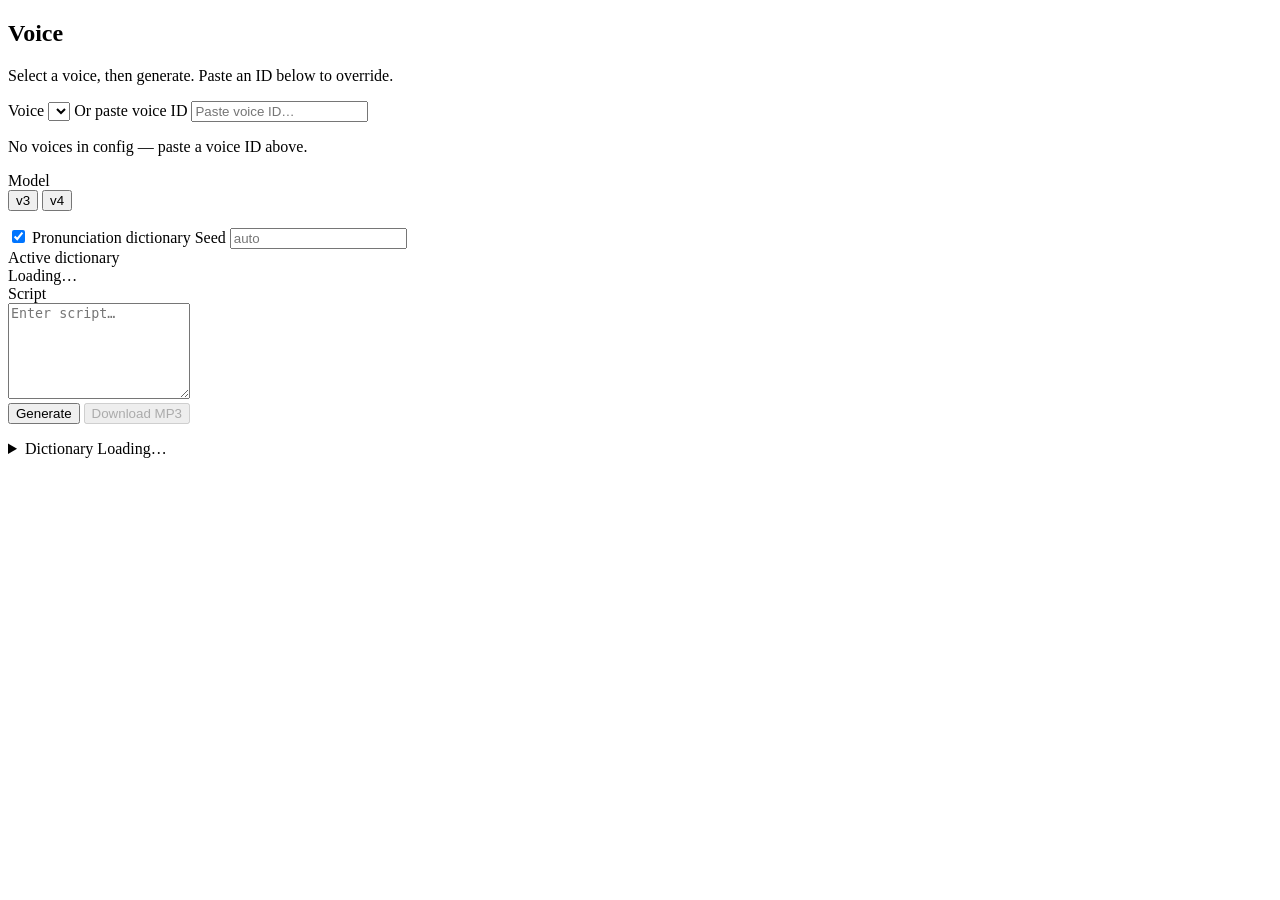
==== docs/index.html @ 90bd8d78 "Enhance PLS support and update voice configurations - Added support for PLS (Pronunciation Lexicon S" ====
<!DOCTYPE html>
<html lang="en">
<head>
  <meta charset="UTF-8" />
  <meta name="viewport" content="width=device-width, initial-scale=1" />
  <meta name="theme-color" content="#f4f4f5" />
  <title>TAIL — Voice Lab</title>
  <link rel="stylesheet" href="__BASE__/styles.css" />
</head>
<body>
  <div class="app">
    <div class="grid">
      <aside class="card rail-card" aria-label="Voice controls">
        <div class="card-column-body">
          <section class="voice-block">
            <h2>Voice</h2>
            <p class="field-hint">Select a voice, then generate. Paste an ID below to override.</p>
            <label class="select-wrap" for="voice">
              <span class="visually-hidden">Voice</span>
              <select id="voice" class="select"></select>
            </label>
            <label for="voice-manual" class="visually-hidden">Or paste voice ID</label>
            <input type="text" id="voice-manual" class="manual-id" placeholder="Paste voice ID…" autocomplete="off" spellcheck="false" />
            <p class="hint muted" id="voice-hint">No voices in config — paste a voice ID above.</p>
          </section>

          <section class="controls-block">
            <div class="field">
              <span class="label">Model</span>
              <div class="segment" role="group" aria-label="Model">
                <button type="button" class="seg active" data-model="eleven_v3" id="model-v3">v3</button>
                <button type="button" class="seg" data-model="eleven_v4" id="model-v4">v4</button>
              </div>
              <p class="hint" id="model-note"></p>
            </div>

            <div class="field row">
              <label class="check" id="use-dict-wrap">
                <input type="checkbox" id="use-dict" checked />
                <span id="use-dict-label">Pronunciation dictionary</span>
              </label>
              <label class="inline">
                Seed
                <input type="number" id="seed" min="0" step="1" placeholder="auto" />
              </label>
            </div>

            <div class="dict-summary" id="dict-card">
              <div class="dict-title" id="dict-title">Active dictionary</div>
              <div class="dict-body" id="dict-body">Loading…</div>
            </div>
          </section>
        </div>
      </aside>

      <main class="card editor-card" aria-label="Script and generate">
        <div class="card-column-body">
          <div class="field grow">
            <div class="label-row">
              <label for="script">Script</label>
              <div class="chips" id="script-chips"></div>
            </div>
            <textarea id="script" rows="6" spellcheck="false" placeholder="Enter script…"></textarea>
          </div>

          <div class="actions">
            <button type="button" class="btn btn-primary" id="generate">
              <span class="cta-label">Generate</span>
            </button>
            <button type="button" class="btn btn-ghost" id="download" disabled>Download MP3</button>
            <p class="status" id="status" role="status"></p>
          </div>

          <div class="player" id="player-wrap" hidden>
            <div class="wave" id="wave" aria-hidden="true">
              <span></span><span></span><span></span><span></span><span></span>
              <span></span><span></span><span></span><span></span><span></span>
            </div>
            <audio id="player" controls></audio>
          </div>
        </div>
      </main>
    </div>

    <details class="lexicon-panel" id="lexicon">
      <summary class="lexicon-summary">
        <span class="lexicon-title">Dictionary</span>
        <span class="lexicon-meta" id="lexicon-meta">Loading…</span>
      </summary>
      <div class="lexicon-body">
        <div class="ortho-block">
          <span class="label">Orthography</span>
          <ul class="ortho-list" id="ortho-list"></ul>
        </div>

        <div class="rules-toolbar">
          <p class="rules-count" id="rules-count">Entries</p>
          <label class="visually-hidden" for="dict-filter">Filter dictionary entries</label>
          <input type="search" id="dict-filter" class="rules-filter" placeholder="Filter…" autocomplete="off" />
        </div>

        <div class="rules-scroll">
          <table class="rules-table">
            <thead>
              <tr>
                <th scope="col">Grapheme</th>
                <th scope="col" class="arrow" aria-hidden="true"></th>
                <th scope="col" id="rules-value-head">Phoneme</th>
              </tr>
            </thead>
            <tbody id="rules-body">
              <tr><td colspan="3" class="rules-empty">Loading…</td></tr>
            </tbody>
          </table>
        </div>
      </div>
    </details>
  </div>

  <script src="__BASE__/app.js" type="module"></script>
</body>
</html>
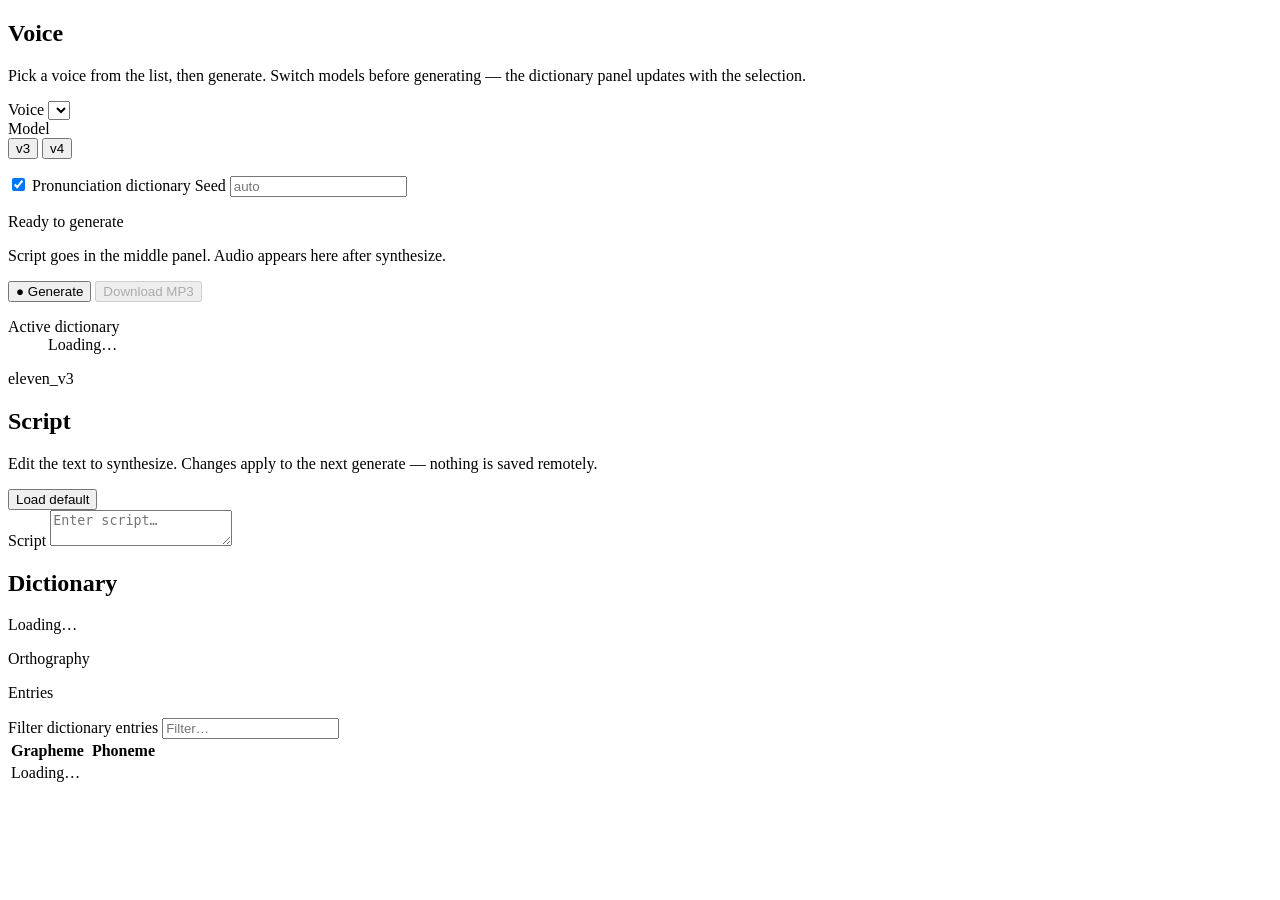
==== commit 57563829: "Refactor voice selection and enhance UI components - Removed manual voice ID input and associated hi" ====
--- a/docs/index.html
+++ b/docs/index.html
@@ -10,21 +10,21 @@
 <body>
   <div class="app">
     <div class="grid">
-      <aside class="card rail-card" aria-label="Voice controls">
+      <aside class="card control-card" aria-label="Voice controls">
         <div class="card-column-body">
-          <section class="voice-block">
-            <h2>Voice</h2>
-            <p class="field-hint">Select a voice, then generate. Paste an ID below to override.</p>
+          <section class="voice-block" aria-labelledby="voice-heading">
+            <h2 id="voice-heading">Voice</h2>
+            <p class="field-hint">
+              Pick a voice from the list, then generate. Switch models before generating —
+              the dictionary panel updates with the selection.
+            </p>
             <label class="select-wrap" for="voice">
               <span class="visually-hidden">Voice</span>
               <select id="voice" class="select"></select>
             </label>
-            <label for="voice-manual" class="visually-hidden">Or paste voice ID</label>
-            <input type="text" id="voice-manual" class="manual-id" placeholder="Paste voice ID…" autocomplete="off" spellcheck="false" />
-            <p class="hint muted" id="voice-hint">No voices in config — paste a voice ID above.</p>
           </section>
 
-          <section class="controls-block">
+          <section class="call-block" aria-label="Generate">
             <div class="field">
               <span class="label">Model</span>
               <div class="segment" role="group" aria-label="Model">
@@ -45,76 +45,90 @@
               </label>
             </div>
 
-            <div class="dict-summary" id="dict-card">
-              <div class="dict-title" id="dict-title">Active dictionary</div>
-              <div class="dict-body" id="dict-body">Loading…</div>
+            <div class="generate-surface" id="generate-surface">
+              <p class="call-label">Ready to generate</p>
+              <p class="call-sub">Script goes in the middle panel. Audio appears here after synthesize.</p>
+              <div class="call-actions">
+                <button type="button" class="btn btn-primary" id="generate">
+                  <span class="btn-icon" aria-hidden="true">●</span>
+                  <span class="cta-label">Generate</span>
+                </button>
+                <button type="button" class="btn btn-ghost" id="download" disabled>Download MP3</button>
+              </div>
+              <p class="status" id="status" role="status"></p>
+              <div class="player" id="player-wrap" hidden>
+                <div class="wave" id="wave" aria-hidden="true">
+                  <span></span><span></span><span></span><span></span><span></span>
+                  <span></span><span></span><span></span><span></span><span></span>
+                </div>
+                <audio id="player" controls></audio>
+              </div>
             </div>
+
+            <dl class="metrics" id="dict-card">
+              <div>
+                <dt id="dict-title">Active dictionary</dt>
+                <dd id="dict-body">Loading…</dd>
+              </div>
+            </dl>
           </section>
         </div>
+        <p class="card-model-foot" id="model-foot" aria-label="Active model">eleven_v3</p>
       </aside>
 
-      <main class="card editor-card" aria-label="Script and generate">
+      <main class="card prompt-card" aria-labelledby="script-heading">
         <div class="card-column-body">
-          <div class="field grow">
-            <div class="label-row">
-              <label for="script">Script</label>
-              <div class="chips" id="script-chips"></div>
-            </div>
-            <textarea id="script" rows="6" spellcheck="false" placeholder="Enter script…"></textarea>
+          <div class="card-head">
+            <h2 id="script-heading">Script</h2>
+            <p class="card-lead">
+              Edit the text to synthesize. Changes apply to the next generate —
+              nothing is saved remotely.
+            </p>
+            <button type="button" id="load-default" class="btn-link">Load default</button>
           </div>
-
-          <div class="actions">
-            <button type="button" class="btn btn-primary" id="generate">
-              <span class="cta-label">Generate</span>
-            </button>
-            <button type="button" class="btn btn-ghost" id="download" disabled>Download MP3</button>
-            <p class="status" id="status" role="status"></p>
-          </div>
-
-          <div class="player" id="player-wrap" hidden>
-            <div class="wave" id="wave" aria-hidden="true">
-              <span></span><span></span><span></span><span></span><span></span>
-              <span></span><span></span><span></span><span></span><span></span>
-            </div>
-            <audio id="player" controls></audio>
+          <div class="prompt-scroll">
+            <label class="visually-hidden" for="script">Script</label>
+            <textarea id="script" class="prompt-body" spellcheck="false" placeholder="Enter script…"></textarea>
           </div>
         </div>
       </main>
+
+      <aside class="card lexicon-card" aria-labelledby="lexicon-heading">
+        <div class="card-column-body">
+          <div class="card-head">
+            <h2 id="lexicon-heading">Dictionary</h2>
+            <p class="card-lead" id="lexicon-meta">Loading…</p>
+          </div>
+          <div class="lexicon-scroll">
+            <div class="ortho-block">
+              <span class="label">Orthography</span>
+              <ul class="ortho-list" id="ortho-list"></ul>
+            </div>
+
+            <div class="rules-toolbar">
+              <p class="rules-count" id="rules-count">Entries</p>
+              <label class="visually-hidden" for="dict-filter">Filter dictionary entries</label>
+              <input type="search" id="dict-filter" class="rules-filter" placeholder="Filter…" autocomplete="off" />
+            </div>
+
+            <div class="rules-scroll">
+              <table class="rules-table">
+                <thead>
+                  <tr>
+                    <th scope="col">Grapheme</th>
+                    <th scope="col" class="arrow" aria-hidden="true"></th>
+                    <th scope="col" id="rules-value-head">Phoneme</th>
+                  </tr>
+                </thead>
+                <tbody id="rules-body">
+                  <tr><td colspan="3" class="rules-empty">Loading…</td></tr>
+                </tbody>
+              </table>
+            </div>
+          </div>
+        </div>
+      </aside>
     </div>
-
-    <details class="lexicon-panel" id="lexicon">
-      <summary class="lexicon-summary">
-        <span class="lexicon-title">Dictionary</span>
-        <span class="lexicon-meta" id="lexicon-meta">Loading…</span>
-      </summary>
-      <div class="lexicon-body">
-        <div class="ortho-block">
-          <span class="label">Orthography</span>
-          <ul class="ortho-list" id="ortho-list"></ul>
-        </div>
-
-        <div class="rules-toolbar">
-          <p class="rules-count" id="rules-count">Entries</p>
-          <label class="visually-hidden" for="dict-filter">Filter dictionary entries</label>
-          <input type="search" id="dict-filter" class="rules-filter" placeholder="Filter…" autocomplete="off" />
-        </div>
-
-        <div class="rules-scroll">
-          <table class="rules-table">
-            <thead>
-              <tr>
-                <th scope="col">Grapheme</th>
-                <th scope="col" class="arrow" aria-hidden="true"></th>
-                <th scope="col" id="rules-value-head">Phoneme</th>
-              </tr>
-            </thead>
-            <tbody id="rules-body">
-              <tr><td colspan="3" class="rules-empty">Loading…</td></tr>
-            </tbody>
-          </table>
-        </div>
-      </div>
-    </details>
   </div>
 
   <script src="__BASE__/app.js" type="module"></script>
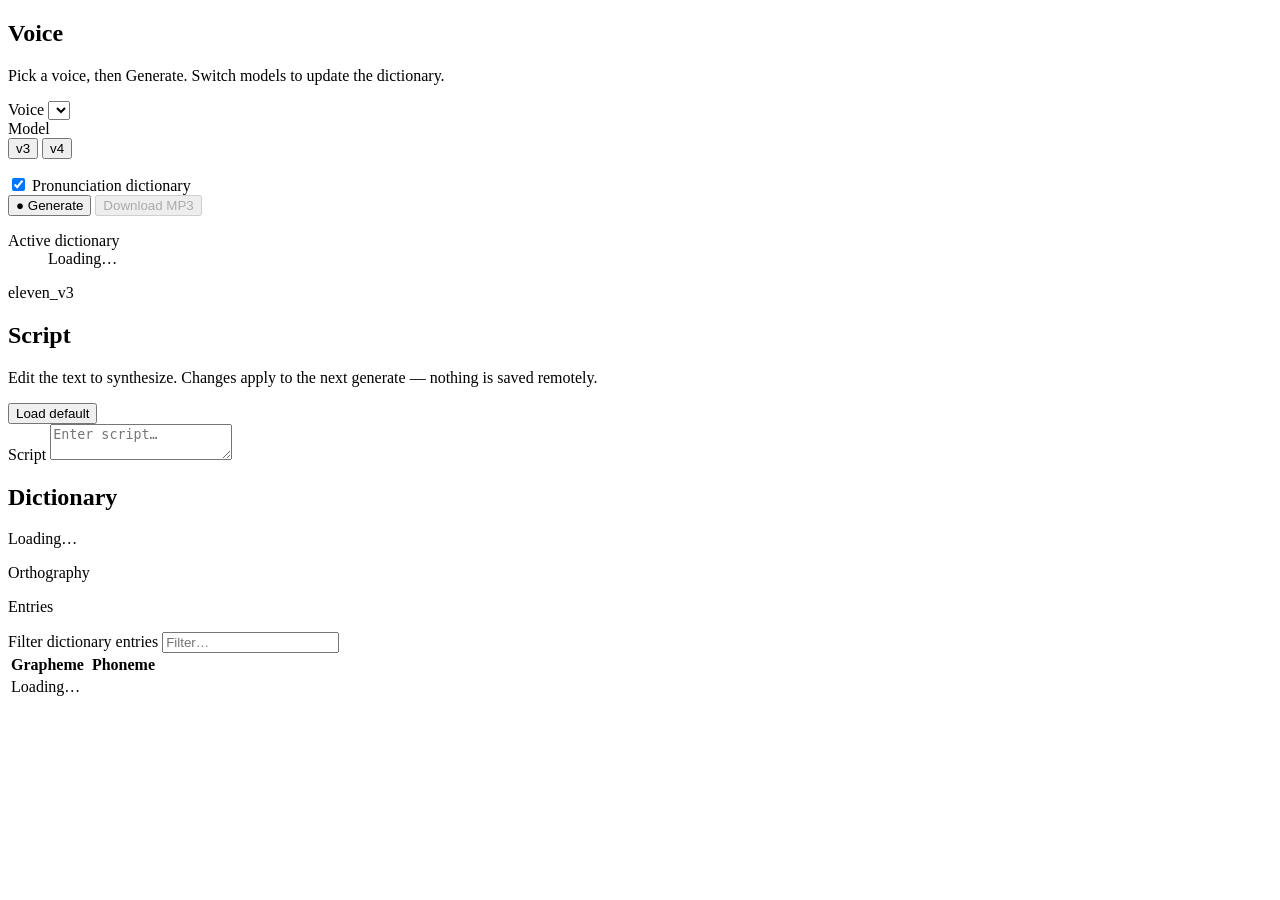
==== commit 5b5704b4: "Implement inline IPA support and enhance dictionary functionality - Added functions for loading and " ====
--- a/docs/index.html
+++ b/docs/index.html
@@ -14,10 +14,7 @@
         <div class="card-column-body">
           <section class="voice-block" aria-labelledby="voice-heading">
             <h2 id="voice-heading">Voice</h2>
-            <p class="field-hint">
-              Pick a voice from the list, then generate. Switch models before generating —
-              the dictionary panel updates with the selection.
-            </p>
+            <p class="field-hint">Pick a voice, then Generate. Switch models to update the dictionary.</p>
             <label class="select-wrap" for="voice">
               <span class="visually-hidden">Voice</span>
               <select id="voice" class="select"></select>
@@ -39,15 +36,9 @@
                 <input type="checkbox" id="use-dict" checked />
                 <span id="use-dict-label">Pronunciation dictionary</span>
               </label>
-              <label class="inline">
-                Seed
-                <input type="number" id="seed" min="0" step="1" placeholder="auto" />
-              </label>
             </div>
 
             <div class="generate-surface" id="generate-surface">
-              <p class="call-label">Ready to generate</p>
-              <p class="call-sub">Script goes in the middle panel. Audio appears here after synthesize.</p>
               <div class="call-actions">
                 <button type="button" class="btn btn-primary" id="generate">
                   <span class="btn-icon" aria-hidden="true">●</span>
@@ -56,13 +47,6 @@
                 <button type="button" class="btn btn-ghost" id="download" disabled>Download MP3</button>
               </div>
               <p class="status" id="status" role="status"></p>
-              <div class="player" id="player-wrap" hidden>
-                <div class="wave" id="wave" aria-hidden="true">
-                  <span></span><span></span><span></span><span></span><span></span>
-                  <span></span><span></span><span></span><span></span><span></span>
-                </div>
-                <audio id="player" controls></audio>
-              </div>
             </div>
 
             <dl class="metrics" id="dict-card">
@@ -89,6 +73,13 @@
           <div class="prompt-scroll">
             <label class="visually-hidden" for="script">Script</label>
             <textarea id="script" class="prompt-body" spellcheck="false" placeholder="Enter script…"></textarea>
+          </div>
+          <div class="player script-player" id="player-wrap" hidden>
+            <div class="wave" id="wave" aria-hidden="true">
+              <span></span><span></span><span></span><span></span><span></span>
+              <span></span><span></span><span></span><span></span><span></span>
+            </div>
+            <audio id="player" controls></audio>
           </div>
         </div>
       </main>
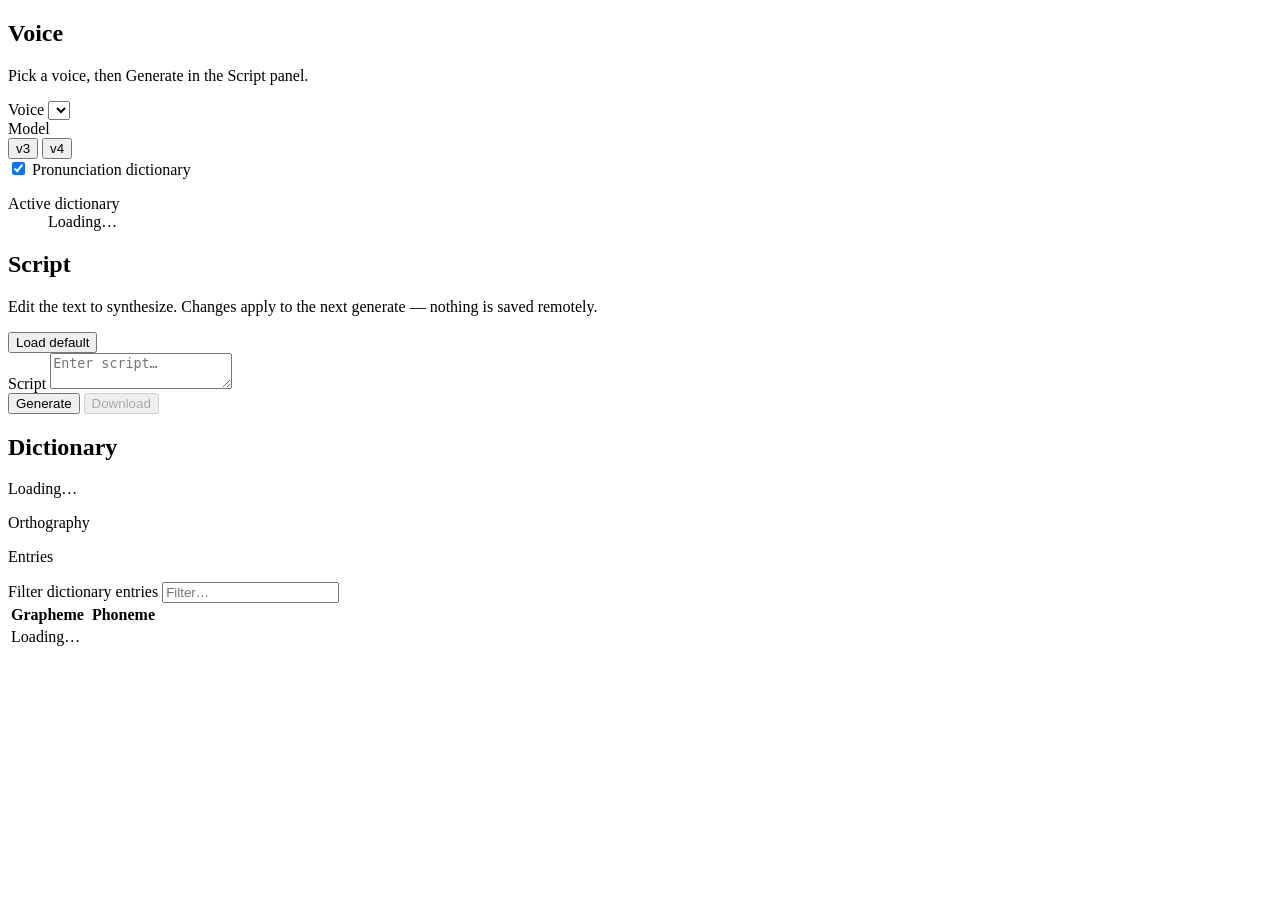
==== commit 12fbe196: "Enhance pronunciation dictionary handling and UI improvements - Updated app.py to ignore broken HTTP" ====
--- a/docs/index.html
+++ b/docs/index.html
@@ -14,39 +14,27 @@
         <div class="card-column-body">
           <section class="voice-block" aria-labelledby="voice-heading">
             <h2 id="voice-heading">Voice</h2>
-            <p class="field-hint">Pick a voice, then Generate. Switch models to update the dictionary.</p>
+            <p class="field-hint">Pick a voice, then Generate in the Script panel.</p>
             <label class="select-wrap" for="voice">
               <span class="visually-hidden">Voice</span>
               <select id="voice" class="select"></select>
             </label>
           </section>
 
-          <section class="call-block" aria-label="Generate">
+          <section class="call-block" aria-label="Model and dictionary">
             <div class="field">
               <span class="label">Model</span>
               <div class="segment" role="group" aria-label="Model">
                 <button type="button" class="seg active" data-model="eleven_v3" id="model-v3">v3</button>
                 <button type="button" class="seg" data-model="eleven_v4" id="model-v4">v4</button>
               </div>
-              <p class="hint" id="model-note"></p>
             </div>
 
-            <div class="field row">
+            <div class="field row" id="use-dict-row">
               <label class="check" id="use-dict-wrap">
                 <input type="checkbox" id="use-dict" checked />
                 <span id="use-dict-label">Pronunciation dictionary</span>
               </label>
-            </div>
-
-            <div class="generate-surface" id="generate-surface">
-              <div class="call-actions">
-                <button type="button" class="btn btn-primary" id="generate">
-                  <span class="btn-icon" aria-hidden="true">●</span>
-                  <span class="cta-label">Generate</span>
-                </button>
-                <button type="button" class="btn btn-ghost" id="download" disabled>Download MP3</button>
-              </div>
-              <p class="status" id="status" role="status"></p>
             </div>
 
             <dl class="metrics" id="dict-card">
@@ -57,7 +45,6 @@
             </dl>
           </section>
         </div>
-        <p class="card-model-foot" id="model-foot" aria-label="Active model">eleven_v3</p>
       </aside>
 
       <main class="card prompt-card" aria-labelledby="script-heading">
@@ -74,12 +61,38 @@
             <label class="visually-hidden" for="script">Script</label>
             <textarea id="script" class="prompt-body" spellcheck="false" placeholder="Enter script…"></textarea>
           </div>
+
+          <div class="script-actions" id="script-actions">
+            <div class="script-action-row">
+              <button type="button" class="btn btn-compact btn-primary" id="generate">Generate</button>
+              <button type="button" class="btn btn-compact btn-ghost" id="download" disabled>Download</button>
+            </div>
+            <p class="status" id="status" role="status"></p>
+          </div>
+
           <div class="player script-player" id="player-wrap" hidden>
-            <div class="wave" id="wave" aria-hidden="true">
-              <span></span><span></span><span></span><span></span><span></span>
-              <span></span><span></span><span></span><span></span><span></span>
+            <div class="audio-bar">
+              <button type="button" class="audio-toggle" id="audio-toggle" aria-label="Play">
+                <span class="audio-toggle-icon" aria-hidden="true">▶</span>
+              </button>
+              <div class="audio-main">
+                <input
+                  type="range"
+                  class="audio-seek"
+                  id="audio-seek"
+                  min="0"
+                  max="1000"
+                  value="0"
+                  step="1"
+                  aria-label="Seek"
+                />
+                <div class="audio-times">
+                  <span id="audio-current">0:00</span>
+                  <span id="audio-duration">0:00</span>
+                </div>
+              </div>
             </div>
-            <audio id="player" controls></audio>
+            <audio id="player" preload="metadata"></audio>
           </div>
         </div>
       </main>
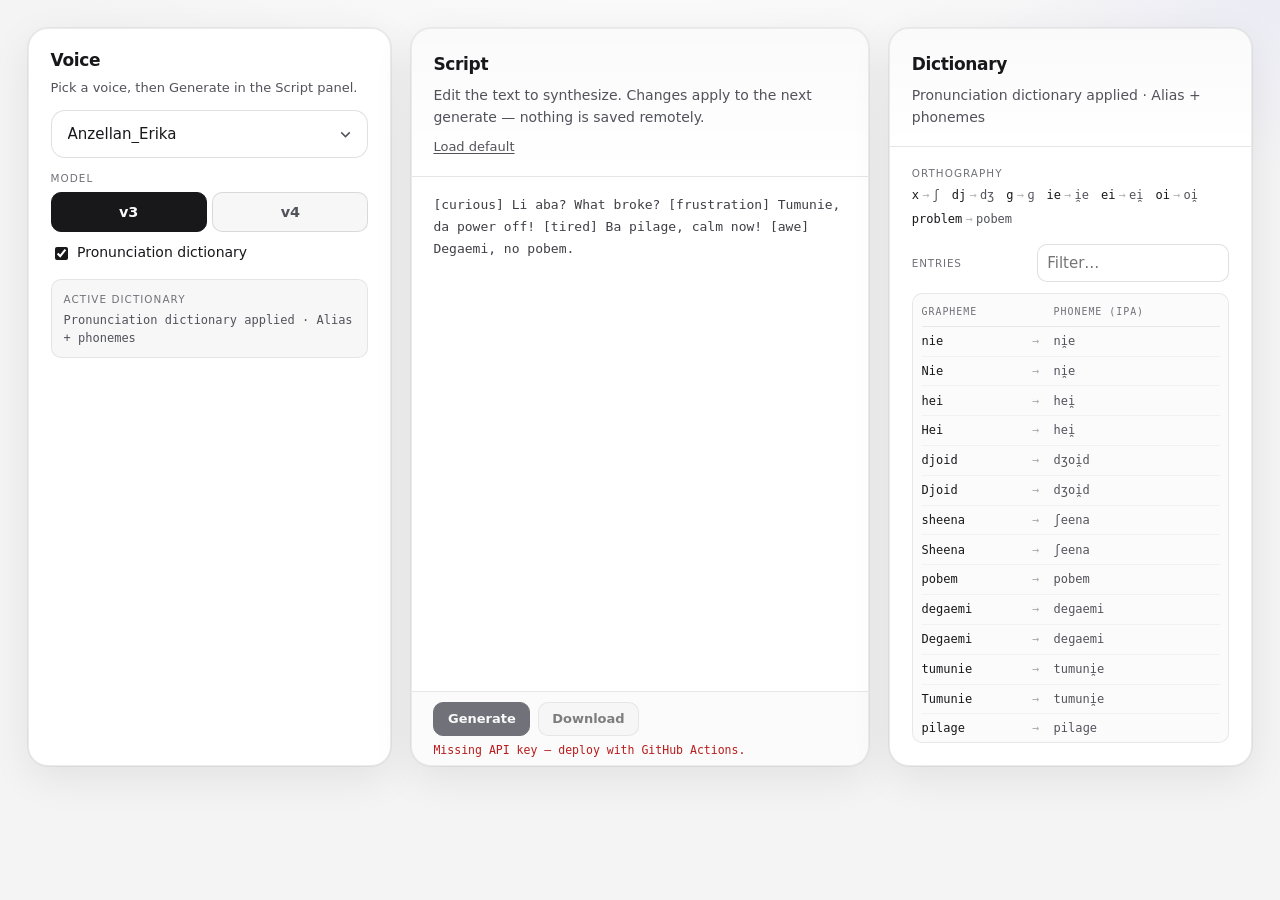
==== commit efc3b7b0: "Update deployment workflow and enhance asset path handling - Modified GitHub Actions workflow to set" ====
--- a/docs/index.html
+++ b/docs/index.html
@@ -5,7 +5,7 @@
   <meta name="viewport" content="width=device-width, initial-scale=1" />
   <meta name="theme-color" content="#f4f4f5" />
   <title>TAIL — Voice Lab</title>
-  <link rel="stylesheet" href="__BASE__/styles.css" />
+  <link rel="stylesheet" href="./styles.css" />
 </head>
 <body>
   <div class="app">
@@ -135,6 +135,6 @@
     </div>
   </div>
 
-  <script src="__BASE__/app.js" type="module"></script>
+  <script src="./app.js" type="module"></script>
 </body>
 </html>
--- a/docs/styles.css
+++ b/docs/styles.css
@@ -0,0 +1,786 @@
+:root {
+  color-scheme: light;
+  --card-pad-x: 1.35rem;
+  --bg: #f4f4f5;
+  --bg-elevated: #ffffff;
+  --surface: #ffffff;
+  --surface-hover: #fafafa;
+  --stroke: rgba(0, 0, 0, 0.08);
+  --stroke-strong: rgba(0, 0, 0, 0.12);
+  --text: #18181b;
+  --muted: #52525b;
+  --faint: #71717a;
+  --accent: #27272a;
+  --danger: #b91c1c;
+  --radius-xl: 20px;
+  --radius-lg: 14px;
+  --radius-md: 10px;
+  --shadow: 0 0 0 1px rgba(0, 0, 0, 0.05), 0 12px 40px rgba(0, 0, 0, 0.08);
+  --font: system-ui, -apple-system, "Segoe UI", Roboto, sans-serif;
+  --mono: ui-monospace, "SF Mono", Menlo, Consolas, monospace;
+}
+
+*,
+*::before,
+*::after {
+  box-sizing: border-box;
+}
+
+/* Author display rules (e.g. .field { display: flex }) override the UA [hidden]
+   stylesheet; keep hidden elements out of layout. */
+[hidden] {
+  display: none !important;
+}
+
+html {
+  -webkit-text-size-adjust: 100%;
+}
+
+body {
+  margin: 0;
+  min-height: 100vh;
+  font-family: var(--font);
+  font-size: 15px;
+  line-height: 1.55;
+  color: var(--text);
+  background-color: var(--bg);
+  background-image:
+    radial-gradient(ellipse 100% 70% at 50% -15%, rgba(255, 255, 255, 0.9), transparent 50%),
+    radial-gradient(ellipse 55% 45% at 100% 0%, rgba(99, 102, 241, 0.06), transparent 42%);
+}
+
+.app {
+  max-width: 1280px;
+  margin: 0 auto;
+  padding: clamp(1rem, 3vw, 1.75rem) clamp(1rem, 3vw, 1.75rem) 2rem;
+}
+
+.grid {
+  display: grid;
+  grid-template-columns: minmax(250px, 0.95fr) minmax(0, 1.2fr) minmax(250px, 0.95fr);
+  gap: clamp(0.85rem, 2vw, 1.25rem);
+  align-items: stretch;
+}
+
+@media (min-width: 981px) {
+  .control-card,
+  .prompt-card,
+  .lexicon-card {
+    height: min(82vh, 740px);
+    min-height: 0;
+  }
+}
+
+@media (max-width: 980px) {
+  .grid {
+    grid-template-columns: 1fr;
+  }
+}
+
+.card {
+  background: var(--surface);
+  border: 1px solid var(--stroke);
+  border-radius: var(--radius-xl);
+  box-shadow: var(--shadow);
+}
+
+.control-card,
+.prompt-card,
+.lexicon-card {
+  display: flex;
+  flex-direction: column;
+  gap: 0;
+  min-height: 0;
+  padding: 0;
+  overflow: hidden;
+}
+
+.card-column-body {
+  flex: 1 1 auto;
+  min-height: 0;
+  display: flex;
+  flex-direction: column;
+  overflow: hidden;
+}
+
+.card-head {
+  padding: 1.35rem var(--card-pad-x) 1.1rem;
+  border-bottom: 1px solid var(--stroke);
+  background: linear-gradient(180deg, rgba(0, 0, 0, 0.02), transparent);
+  flex-shrink: 0;
+}
+
+.card-head h2 {
+  margin: 0 0 0.5rem;
+  font-size: 1.0625rem;
+  font-weight: 600;
+  letter-spacing: -0.02em;
+  color: var(--text);
+}
+
+.card-lead {
+  margin: 0;
+  font-size: 0.875rem;
+  color: var(--muted);
+  line-height: 1.55;
+}
+
+.btn-link {
+  margin-top: 0.65rem;
+  padding: 0;
+  border: 0;
+  background: none;
+  font-family: var(--font);
+  font-size: 0.8125rem;
+  font-weight: 500;
+  color: var(--muted);
+  text-decoration: underline;
+  text-underline-offset: 2px;
+  cursor: pointer;
+}
+
+.btn-link:hover:not(:disabled) {
+  color: var(--text);
+}
+
+.btn-link:disabled {
+  opacity: 0.45;
+  cursor: not-allowed;
+}
+
+.lexicon-scroll {
+  flex: 1;
+  min-height: 0;
+  overflow: hidden;
+  padding: 1.1rem var(--card-pad-x) 1.35rem;
+  display: flex;
+  flex-direction: column;
+  -webkit-overflow-scrolling: touch;
+  scrollbar-color: var(--stroke-strong) transparent;
+}
+
+.prompt-scroll {
+  flex: 1;
+  min-height: 0;
+  overflow: auto;
+  padding: 1.1rem var(--card-pad-x) 1.35rem;
+  -webkit-overflow-scrolling: touch;
+  scrollbar-color: var(--stroke-strong) transparent;
+}
+
+.prompt-body {
+  display: block;
+  box-sizing: border-box;
+  width: 100%;
+  min-height: 100%;
+  margin: 0;
+  padding: 0;
+  border: none;
+  resize: none;
+  font-family: var(--mono);
+  font-size: 0.8125rem;
+  line-height: 1.7;
+  color: #3f3f46;
+  background: transparent;
+  white-space: pre-wrap;
+  word-break: break-word;
+}
+
+.prompt-body:focus {
+  outline: none;
+}
+
+.prompt-body:focus-visible {
+  outline: 2px solid rgba(0, 0, 0, 0.25);
+  outline-offset: 2px;
+}
+
+.card-model-foot {
+  display: none;
+}
+
+.voice-block {
+  flex-shrink: 0;
+  padding: 1.1rem var(--card-pad-x) 0;
+  margin-bottom: 0.75rem;
+}
+
+.voice-block h2 {
+  margin: 0 0 0.4rem;
+  font-size: 1.0625rem;
+  font-weight: 600;
+  letter-spacing: -0.02em;
+}
+
+.field-hint {
+  margin: 0 0 0.75rem;
+  font-size: 0.8125rem;
+  color: var(--muted);
+  line-height: 1.45;
+}
+
+.select-wrap {
+  display: block;
+}
+
+.select {
+  width: 100%;
+  min-height: 48px;
+  appearance: none;
+  font-family: var(--font);
+  font-size: 0.9375rem;
+  padding: 0.65rem 2.5rem 0.65rem 1rem;
+  border-radius: var(--radius-lg);
+  border: 1px solid var(--stroke-strong);
+  background-color: var(--bg-elevated);
+  background-image: url("data:image/svg+xml,%3Csvg xmlns='http://www.w3.org/2000/svg' width='18' height='18' viewBox='0 0 24 24' fill='none' stroke='%2352525b' stroke-width='2'%3E%3Cpath d='M6 9l6 6 6-6'/%3E%3C/svg%3E");
+  background-repeat: no-repeat;
+  background-position: right 0.85rem center;
+  background-size: 1.05rem;
+  color: var(--text);
+  cursor: pointer;
+  transition: border-color 0.15s ease, background-color 0.15s ease;
+}
+
+.select:hover:not(:disabled) {
+  border-color: rgba(0, 0, 0, 0.18);
+  background-color: var(--surface-hover);
+}
+
+.select:focus-visible,
+input[type="search"]:focus-visible {
+  outline: none;
+  border-color: rgba(0, 0, 0, 0.35);
+  box-shadow: 0 0 0 3px rgba(0, 0, 0, 0.06);
+}
+
+.select:disabled {
+  opacity: 0.5;
+  cursor: not-allowed;
+}
+
+.call-block {
+  display: flex;
+  flex-direction: column;
+  gap: 0.65rem;
+  flex: 1;
+  min-height: 0;
+  padding: 0 var(--card-pad-x) 1.1rem;
+  overflow: hidden;
+}
+
+.call-block > .field,
+.call-block > .field.row {
+  flex-shrink: 0;
+}
+
+.field {
+  display: flex;
+  flex-direction: column;
+  gap: 0.35rem;
+}
+
+.field.row {
+  flex-direction: row;
+  align-items: center;
+  justify-content: space-between;
+  gap: 0.65rem;
+  flex-wrap: wrap;
+}
+
+.label {
+  font-size: 0.65rem;
+  letter-spacing: 0.1em;
+  text-transform: uppercase;
+  color: var(--faint);
+  font-weight: 500;
+}
+
+.segment {
+  display: grid;
+  grid-template-columns: 1fr 1fr;
+  gap: 0.35rem;
+}
+
+.seg {
+  appearance: none;
+  border: 1px solid var(--stroke-strong);
+  background: rgba(0, 0, 0, 0.03);
+  color: var(--muted);
+  font-family: var(--font);
+  font-weight: 600;
+  font-size: 0.9rem;
+  letter-spacing: -0.01em;
+  padding: 0.55rem 0.45rem;
+  min-height: 40px;
+  cursor: pointer;
+  border-radius: var(--radius-md);
+  transition: background 0.15s ease, color 0.15s ease, border-color 0.15s ease;
+}
+
+.seg:hover {
+  border-color: rgba(0, 0, 0, 0.18);
+  color: var(--text);
+}
+
+.seg.active {
+  background: var(--text);
+  border-color: var(--text);
+  color: #fafafa;
+}
+
+.check {
+  display: inline-flex;
+  align-items: center;
+  gap: 0.4rem;
+  text-transform: none;
+  letter-spacing: 0;
+  font-size: 0.875rem;
+  font-weight: 500;
+  color: var(--text);
+  cursor: pointer;
+}
+
+.check input {
+  accent-color: var(--text);
+}
+
+.check.is-disabled,
+.check:has(input:disabled) {
+  color: var(--muted);
+  cursor: default;
+}
+
+.check input:disabled {
+  opacity: 0.55;
+  cursor: default;
+}
+
+.inline {
+  display: inline-flex;
+  align-items: center;
+  gap: 0.35rem;
+  text-transform: none;
+  letter-spacing: 0;
+  font-size: 0.875rem;
+  font-weight: 500;
+  color: var(--muted);
+}
+
+input[type="search"] {
+  border: 1px solid var(--stroke-strong);
+  background: var(--bg-elevated);
+  color: var(--text);
+  border-radius: var(--radius-md);
+  font: inherit;
+  padding: 0.4rem 0.55rem;
+  outline: none;
+}
+
+.hint {
+  margin: 0.2rem 0 0;
+  font-size: 0.78rem;
+  color: var(--muted);
+}
+
+.hint:empty {
+  display: none;
+}
+
+.generate-surface {
+  display: none;
+}
+
+.script-actions {
+  flex-shrink: 0;
+  padding: 0.65rem var(--card-pad-x) 0.35rem;
+  border-top: 1px solid var(--stroke);
+  background: rgba(0, 0, 0, 0.015);
+}
+
+.script-action-row {
+  display: flex;
+  flex-wrap: wrap;
+  align-items: center;
+  gap: 0.45rem;
+}
+
+.script-actions .status {
+  margin: 0.35rem 0 0;
+  min-height: 1.1em;
+  text-align: left;
+}
+
+.call-actions {
+  display: flex;
+  flex-wrap: wrap;
+  gap: 0.55rem;
+  justify-content: center;
+}
+
+.btn {
+  display: inline-flex;
+  align-items: center;
+  justify-content: center;
+  gap: 0.5rem;
+  font-family: var(--font);
+  font-size: 0.9375rem;
+  font-weight: 600;
+  padding: 0.62rem 1.35rem;
+  min-height: 44px;
+  border-radius: 999px;
+  border: 1px solid var(--stroke-strong);
+  background: rgba(0, 0, 0, 0.03);
+  color: var(--text);
+  cursor: pointer;
+  transition: background 0.15s ease, border-color 0.15s ease, opacity 0.15s ease, transform 0.1s ease;
+}
+
+.btn-compact {
+  min-height: 34px;
+  padding: 0.35rem 0.85rem;
+  font-size: 0.8125rem;
+  border-radius: var(--radius-md);
+}
+
+.btn:active:not(:disabled) {
+  transform: scale(0.98);
+}
+
+.btn:disabled {
+  opacity: 0.55;
+  cursor: not-allowed;
+}
+
+.btn-primary {
+  background: var(--text);
+  color: #fafafa;
+  border-color: var(--text);
+}
+
+.btn-primary:disabled {
+  opacity: 1;
+  background: #71717a;
+  border-color: #71717a;
+  color: #fafafa;
+}
+
+.btn-primary:hover:not(:disabled) {
+  filter: brightness(1.08);
+}
+
+.btn-ghost:hover:not(:disabled) {
+  background: rgba(0, 0, 0, 0.06);
+  border-color: rgba(0, 0, 0, 0.15);
+}
+
+.btn-icon {
+  font-size: 0.5rem;
+  line-height: 1;
+  color: #22c55e;
+  text-shadow: 0 0 12px rgba(34, 197, 94, 0.55);
+}
+
+.status {
+  margin: 0.55rem 0 0;
+  min-height: 0;
+  font-family: var(--mono);
+  font-size: 0.72rem;
+  color: var(--muted);
+  text-align: center;
+}
+
+.status:empty {
+  display: none;
+  margin: 0;
+}
+
+.status.error {
+  color: var(--danger);
+}
+
+.player {
+  display: grid;
+  gap: 0.5rem;
+  text-align: left;
+}
+
+.script-player {
+  flex-shrink: 0;
+  margin: 0;
+  padding: 0.75rem var(--card-pad-x) 1rem;
+  border-top: 1px solid var(--stroke);
+  background: linear-gradient(180deg, rgba(0, 0, 0, 0.02), transparent);
+}
+
+.script-player[hidden] {
+  display: none !important;
+}
+
+.audio-bar {
+  display: flex;
+  align-items: center;
+  gap: 0.75rem;
+  min-height: 52px;
+  padding: 0.55rem 0.7rem;
+  border: 1px solid var(--stroke-strong);
+  border-radius: var(--radius-lg);
+  background: #fff;
+  box-shadow: 0 1px 2px rgba(0, 0, 0, 0.04);
+}
+
+.audio-toggle {
+  appearance: none;
+  flex: 0 0 auto;
+  width: 40px;
+  height: 40px;
+  border-radius: 50%;
+  border: 1px solid var(--text);
+  background: var(--text);
+  color: #fafafa;
+  font-size: 0.8rem;
+  line-height: 1;
+  cursor: pointer;
+  display: inline-flex;
+  align-items: center;
+  justify-content: center;
+}
+
+.audio-toggle:hover {
+  filter: brightness(1.08);
+}
+
+.audio-toggle-icon {
+  display: block;
+  transform: translateX(1px);
+}
+
+.audio-main {
+  flex: 1;
+  min-width: 0;
+  display: grid;
+  gap: 0.3rem;
+}
+
+.audio-seek {
+  -webkit-appearance: none;
+  appearance: none;
+  width: 100%;
+  height: 6px;
+  border-radius: 999px;
+  background: rgba(0, 0, 0, 0.12);
+  outline: none;
+  cursor: pointer;
+}
+
+.audio-seek::-webkit-slider-thumb {
+  -webkit-appearance: none;
+  appearance: none;
+  width: 14px;
+  height: 14px;
+  border-radius: 50%;
+  background: var(--text);
+  border: 2px solid #fff;
+  box-shadow: 0 0 0 1px rgba(0, 0, 0, 0.2);
+  cursor: pointer;
+}
+
+.audio-seek::-moz-range-thumb {
+  width: 14px;
+  height: 14px;
+  border-radius: 50%;
+  background: var(--text);
+  border: 2px solid #fff;
+  box-shadow: 0 0 0 1px rgba(0, 0, 0, 0.2);
+  cursor: pointer;
+}
+
+.audio-times {
+  display: flex;
+  justify-content: space-between;
+  font-family: var(--mono);
+  font-size: 0.7rem;
+  color: var(--muted);
+}
+
+.script-player audio {
+  display: none;
+}
+
+.metrics {
+  display: grid;
+  grid-template-columns: 1fr;
+  gap: 0.75rem;
+  flex: 0 0 auto;
+  margin: 0.15rem 0 0;
+  padding: 0.15rem 0 0;
+  border-top: none;
+}
+
+.metrics > div {
+  padding: 0.65rem 0.75rem;
+  border-radius: var(--radius-md);
+  background: rgba(0, 0, 0, 0.03);
+  border: 1px solid var(--stroke);
+}
+
+.metrics dt {
+  font-size: 0.65rem;
+  text-transform: uppercase;
+  letter-spacing: 0.1em;
+  color: var(--faint);
+  margin: 0;
+}
+
+.metrics dd {
+  margin: 0.35rem 0 0;
+  font-family: var(--mono);
+  font-weight: 500;
+  font-size: 0.75rem;
+  line-height: 1.45;
+  color: var(--muted);
+  white-space: pre-wrap;
+  word-break: break-word;
+}
+
+.ortho-block {
+  display: grid;
+  gap: 0.35rem;
+  margin-bottom: 1rem;
+  flex-shrink: 0;
+}
+
+.ortho-list {
+  display: flex;
+  flex-wrap: wrap;
+  gap: 0.3rem 0.75rem;
+  margin: 0;
+  padding: 0;
+  list-style: none;
+}
+
+.ortho-list li {
+  font-family: var(--mono);
+  font-size: 0.75rem;
+  color: var(--faint);
+}
+
+.ortho-list .from {
+  color: var(--text);
+}
+
+.ortho-list .arrow {
+  margin: 0 0.2rem;
+  opacity: 0.5;
+}
+
+.ortho-list .to {
+  color: var(--muted);
+}
+
+.rules-toolbar {
+  display: flex;
+  flex-wrap: wrap;
+  align-items: center;
+  justify-content: space-between;
+  gap: 0.5rem;
+  margin-bottom: 0.65rem;
+  flex-shrink: 0;
+}
+
+.rules-count {
+  margin: 0;
+  font-size: 0.65rem;
+  letter-spacing: 0.08em;
+  text-transform: uppercase;
+  color: var(--faint);
+  font-weight: 500;
+}
+
+.rules-filter {
+  width: min(12rem, 100%);
+  padding: 0.35rem 0.55rem;
+  font-size: 0.8rem;
+}
+
+.rules-table {
+  width: 100%;
+  border-collapse: collapse;
+  font-family: var(--mono);
+  font-size: 0.75rem;
+}
+
+.rules-table th {
+  text-align: left;
+  font-weight: 500;
+  font-size: 0.62rem;
+  letter-spacing: 0.1em;
+  text-transform: uppercase;
+  color: var(--faint);
+  border-bottom: 1px solid var(--stroke);
+  padding: 0.3rem 0.45rem 0.4rem 0;
+}
+
+.rules-table td {
+  padding: 0.32rem 0.45rem 0.32rem 0;
+  border-bottom: 1px solid rgba(0, 0, 0, 0.04);
+  vertical-align: top;
+}
+
+.rules-table tr:last-child td {
+  border-bottom: 0;
+}
+
+.rules-table .g {
+  color: var(--text);
+  white-space: nowrap;
+}
+
+.rules-table .arrow {
+  width: 1.35rem;
+  color: var(--faint);
+  opacity: 0.55;
+}
+
+.rules-table .v {
+  color: var(--muted);
+  word-break: break-word;
+}
+
+.rules-scroll {
+  flex: 1 1 auto;
+  min-height: 0;
+  overflow: auto;
+  background: rgba(0, 0, 0, 0.015);
+  border-radius: var(--radius-md);
+  border: 1px solid var(--stroke);
+  padding: 0.35rem 0.55rem;
+  -webkit-overflow-scrolling: touch;
+}
+
+.rules-empty {
+  margin: 0.5rem 0;
+  font-size: 0.8rem;
+  color: var(--muted);
+}
+
+code {
+  font-family: var(--mono);
+  font-size: 0.8em;
+  padding: 0.14em 0.4em;
+  border-radius: 6px;
+  background: rgba(0, 0, 0, 0.05);
+  border: 1px solid var(--stroke);
+}
+
+.visually-hidden {
+  position: absolute;
+  width: 1px;
+  height: 1px;
+  padding: 0;
+  margin: -1px;
+  overflow: hidden;
+  clip: rect(0, 0, 0, 0);
+  white-space: nowrap;
+  border: 0;
+}
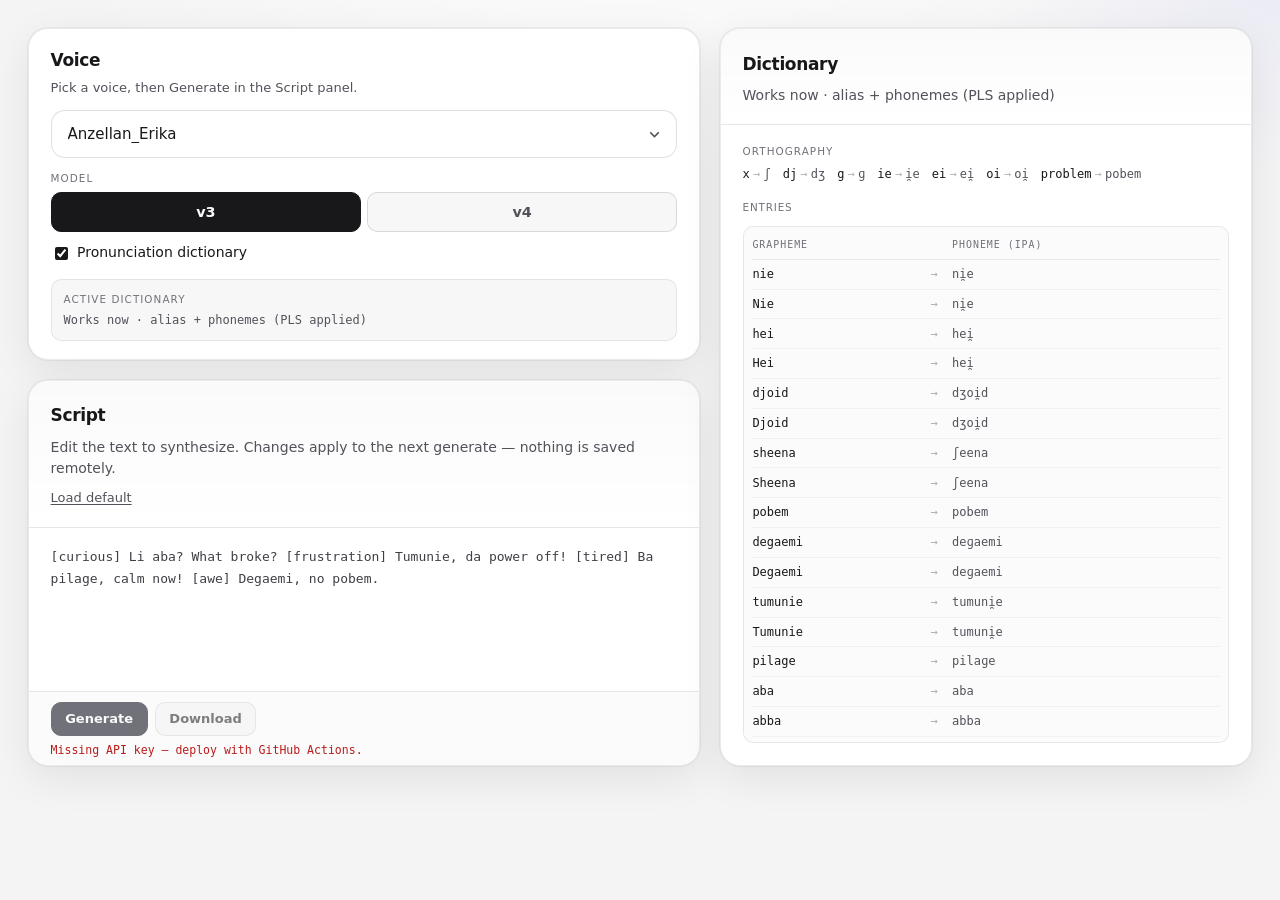
==== commit c941ac71: "Refactor pronunciation dictionary notes and improve UI responsiveness - Updated notes in voices.json" ====
--- a/docs/index.html
+++ b/docs/index.html
@@ -10,92 +10,94 @@
 <body>
   <div class="app">
     <div class="grid">
-      <aside class="card control-card" aria-label="Voice controls">
-        <div class="card-column-body">
-          <section class="voice-block" aria-labelledby="voice-heading">
-            <h2 id="voice-heading">Voice</h2>
-            <p class="field-hint">Pick a voice, then Generate in the Script panel.</p>
-            <label class="select-wrap" for="voice">
-              <span class="visually-hidden">Voice</span>
-              <select id="voice" class="select"></select>
-            </label>
-          </section>
+      <div class="left-stack">
+        <aside class="card control-card" aria-label="Voice controls">
+          <div class="card-column-body">
+            <section class="voice-block" aria-labelledby="voice-heading">
+              <h2 id="voice-heading">Voice</h2>
+              <p class="field-hint">Pick a voice, then Generate in the Script panel.</p>
+              <label class="select-wrap" for="voice">
+                <span class="visually-hidden">Voice</span>
+                <select id="voice" class="select"></select>
+              </label>
+            </section>
 
-          <section class="call-block" aria-label="Model and dictionary">
-            <div class="field">
-              <span class="label">Model</span>
-              <div class="segment" role="group" aria-label="Model">
-                <button type="button" class="seg active" data-model="eleven_v3" id="model-v3">v3</button>
-                <button type="button" class="seg" data-model="eleven_v4" id="model-v4">v4</button>
+            <section class="call-block" aria-label="Model and dictionary">
+              <div class="field">
+                <span class="label">Model</span>
+                <div class="segment" role="group" aria-label="Model">
+                  <button type="button" class="seg active" data-model="eleven_v3" id="model-v3">v3</button>
+                  <button type="button" class="seg" data-model="eleven_v4" id="model-v4">v4</button>
+                </div>
               </div>
+
+              <div class="field row" id="use-dict-row">
+                <label class="check" id="use-dict-wrap">
+                  <input type="checkbox" id="use-dict" checked />
+                  <span id="use-dict-label">Pronunciation dictionary</span>
+                </label>
+              </div>
+
+              <dl class="metrics" id="dict-card">
+                <div>
+                  <dt id="dict-title">Active dictionary</dt>
+                  <dd id="dict-body">Loading…</dd>
+                </div>
+              </dl>
+            </section>
+          </div>
+        </aside>
+
+        <main class="card prompt-card" aria-labelledby="script-heading">
+          <div class="card-column-body">
+            <div class="card-head">
+              <h2 id="script-heading">Script</h2>
+              <p class="card-lead">
+                Edit the text to synthesize. Changes apply to the next generate —
+                nothing is saved remotely.
+              </p>
+              <button type="button" id="load-default" class="btn-link">Load default</button>
+            </div>
+            <div class="prompt-scroll">
+              <label class="visually-hidden" for="script">Script</label>
+              <textarea id="script" class="prompt-body" spellcheck="false" placeholder="Enter script…"></textarea>
             </div>
 
-            <div class="field row" id="use-dict-row">
-              <label class="check" id="use-dict-wrap">
-                <input type="checkbox" id="use-dict" checked />
-                <span id="use-dict-label">Pronunciation dictionary</span>
-              </label>
+            <div class="script-actions" id="script-actions">
+              <div class="script-action-row">
+                <button type="button" class="btn btn-compact btn-primary" id="generate">Generate</button>
+                <button type="button" class="btn btn-compact btn-ghost" id="download" disabled>Download</button>
+              </div>
+              <p class="status" id="status" role="status"></p>
             </div>
 
-            <dl class="metrics" id="dict-card">
-              <div>
-                <dt id="dict-title">Active dictionary</dt>
-                <dd id="dict-body">Loading…</dd>
-              </div>
-            </dl>
-          </section>
-        </div>
-      </aside>
-
-      <main class="card prompt-card" aria-labelledby="script-heading">
-        <div class="card-column-body">
-          <div class="card-head">
-            <h2 id="script-heading">Script</h2>
-            <p class="card-lead">
-              Edit the text to synthesize. Changes apply to the next generate —
-              nothing is saved remotely.
-            </p>
-            <button type="button" id="load-default" class="btn-link">Load default</button>
-          </div>
-          <div class="prompt-scroll">
-            <label class="visually-hidden" for="script">Script</label>
-            <textarea id="script" class="prompt-body" spellcheck="false" placeholder="Enter script…"></textarea>
-          </div>
-
-          <div class="script-actions" id="script-actions">
-            <div class="script-action-row">
-              <button type="button" class="btn btn-compact btn-primary" id="generate">Generate</button>
-              <button type="button" class="btn btn-compact btn-ghost" id="download" disabled>Download</button>
-            </div>
-            <p class="status" id="status" role="status"></p>
-          </div>
-
-          <div class="player script-player" id="player-wrap" hidden>
-            <div class="audio-bar">
-              <button type="button" class="audio-toggle" id="audio-toggle" aria-label="Play">
-                <span class="audio-toggle-icon" aria-hidden="true">▶</span>
-              </button>
-              <div class="audio-main">
-                <input
-                  type="range"
-                  class="audio-seek"
-                  id="audio-seek"
-                  min="0"
-                  max="1000"
-                  value="0"
-                  step="1"
-                  aria-label="Seek"
-                />
-                <div class="audio-times">
-                  <span id="audio-current">0:00</span>
-                  <span id="audio-duration">0:00</span>
+            <div class="player script-player" id="player-wrap" hidden>
+              <div class="audio-bar">
+                <button type="button" class="audio-toggle" id="audio-toggle" aria-label="Play">
+                  <span class="audio-toggle-icon" aria-hidden="true">▶</span>
+                </button>
+                <div class="audio-main">
+                  <input
+                    type="range"
+                    class="audio-seek"
+                    id="audio-seek"
+                    min="0"
+                    max="1000"
+                    value="0"
+                    step="1"
+                    aria-label="Seek"
+                  />
+                  <div class="audio-times">
+                    <span id="audio-current">0:00</span>
+                    <span id="audio-duration">0:00</span>
+                  </div>
                 </div>
               </div>
+              <audio id="player" preload="metadata"></audio>
             </div>
-            <audio id="player" preload="metadata"></audio>
           </div>
-        </div>
-      </main>
+        </main>
+      </div>
 
       <aside class="card lexicon-card" aria-labelledby="lexicon-heading">
         <div class="card-column-body">
@@ -111,8 +113,6 @@
 
             <div class="rules-toolbar">
               <p class="rules-count" id="rules-count">Entries</p>
-              <label class="visually-hidden" for="dict-filter">Filter dictionary entries</label>
-              <input type="search" id="dict-filter" class="rules-filter" placeholder="Filter…" autocomplete="off" />
             </div>
 
             <div class="rules-scroll">
--- a/docs/styles.css
+++ b/docs/styles.css
@@ -57,23 +57,44 @@
 
 .grid {
   display: grid;
-  grid-template-columns: minmax(250px, 0.95fr) minmax(0, 1.2fr) minmax(250px, 0.95fr);
+  grid-template-columns: minmax(0, 1.2fr) minmax(250px, 0.95fr);
   gap: clamp(0.85rem, 2vw, 1.25rem);
   align-items: stretch;
 }
 
+.left-stack {
+  display: flex;
+  flex-direction: column;
+  gap: clamp(0.85rem, 2vw, 1.25rem);
+  min-height: 0;
+}
+
 @media (min-width: 981px) {
-  .control-card,
-  .prompt-card,
+  .left-stack,
   .lexicon-card {
     height: min(82vh, 740px);
     min-height: 0;
   }
+
+  .control-card {
+    flex: 0 0 auto;
+  }
+
+  .prompt-card {
+    flex: 1 1 auto;
+    min-height: 0;
+  }
 }
 
 @media (max-width: 980px) {
   .grid {
     grid-template-columns: 1fr;
+  }
+
+  /* Bound Script card height so .prompt-scroll can overflow on mobile. */
+  .prompt-card {
+    height: min(70vh, 560px);
+    min-height: 0;
   }
 }
 
@@ -123,6 +144,11 @@
   font-size: 0.875rem;
   color: var(--muted);
   line-height: 1.55;
+}
+
+#lexicon-meta {
+  white-space: pre-wrap;
+  word-break: break-word;
 }
 
 .btn-link {
@@ -263,7 +289,7 @@
   display: flex;
   flex-direction: column;
   gap: 0.65rem;
-  flex: 1;
+  flex: 0 0 auto;
   min-height: 0;
   padding: 0 var(--card-pad-x) 1.1rem;
   overflow: hidden;
@@ -682,7 +708,6 @@
   display: flex;
   flex-wrap: wrap;
   align-items: center;
-  justify-content: space-between;
   gap: 0.5rem;
   margin-bottom: 0.65rem;
   flex-shrink: 0;
@@ -695,12 +720,6 @@
   text-transform: uppercase;
   color: var(--faint);
   font-weight: 500;
-}
-
-.rules-filter {
-  width: min(12rem, 100%);
-  padding: 0.35rem 0.55rem;
-  font-size: 0.8rem;
 }
 
 .rules-table {
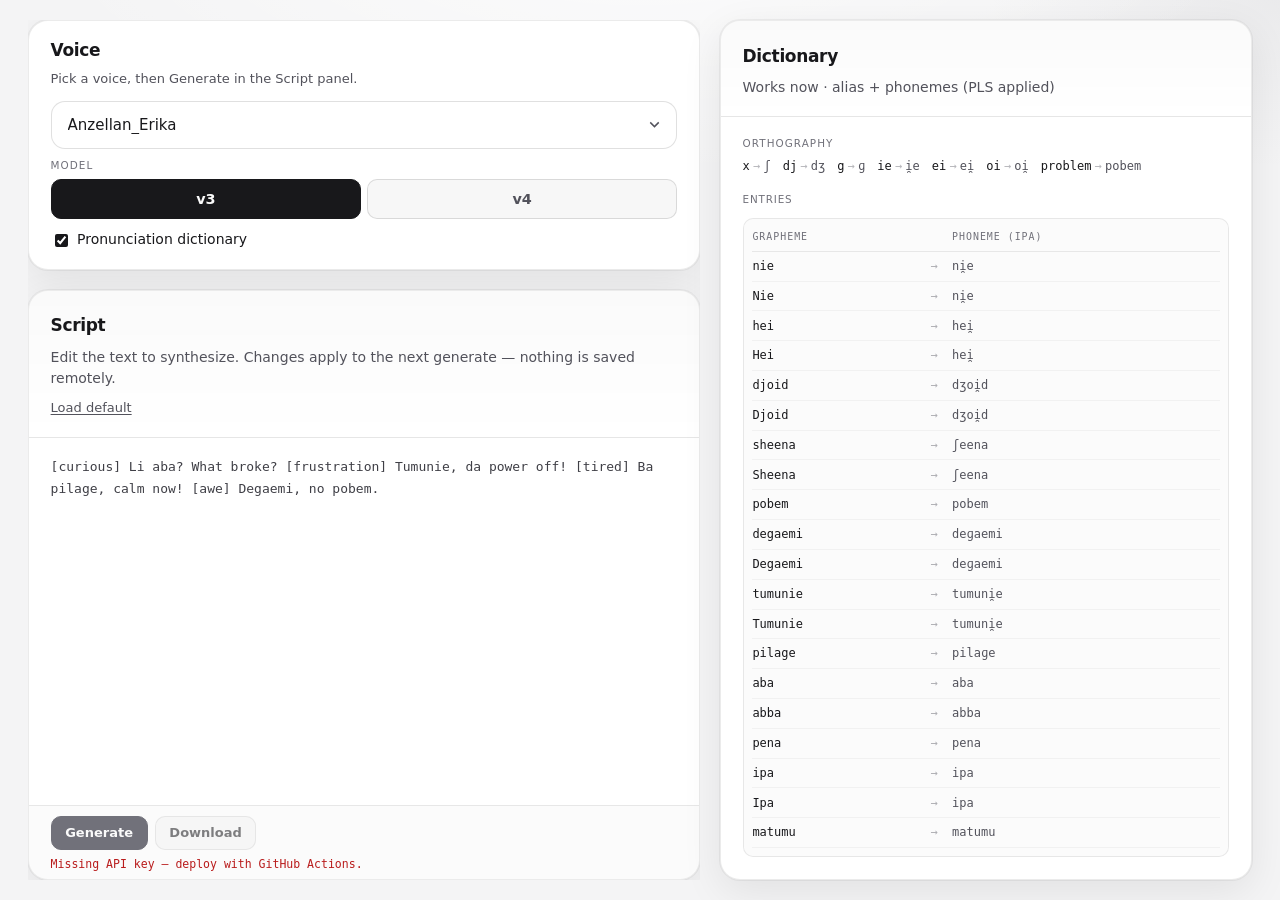
==== commit e38fc7f0: "Refactor dictionary UI components and remove unused elements - Removed the dictionary title and body" ====
--- a/docs/index.html
+++ b/docs/index.html
@@ -37,13 +37,6 @@
                   <span id="use-dict-label">Pronunciation dictionary</span>
                 </label>
               </div>
-
-              <dl class="metrics" id="dict-card">
-                <div>
-                  <dt id="dict-title">Active dictionary</dt>
-                  <dd id="dict-body">Loading…</dd>
-                </div>
-              </dl>
             </section>
           </div>
         </aside>
--- a/docs/styles.css
+++ b/docs/styles.css
@@ -39,6 +39,7 @@
 body {
   margin: 0;
   min-height: 100vh;
+  min-height: 100dvh;
   font-family: var(--font);
   font-size: 15px;
   line-height: 1.55;
@@ -46,13 +47,16 @@
   background-color: var(--bg);
   background-image:
     radial-gradient(ellipse 100% 70% at 50% -15%, rgba(255, 255, 255, 0.9), transparent 50%),
-    radial-gradient(ellipse 55% 45% at 100% 0%, rgba(99, 102, 241, 0.06), transparent 42%);
+    radial-gradient(ellipse 55% 45% at 100% 0%, rgba(82, 82, 91, 0.06), transparent 42%);
 }
 
 .app {
+  --app-pad-y: clamp(0.75rem, 2vw, 1.25rem);
+  --app-pad-x: clamp(1rem, 3vw, 1.75rem);
   max-width: 1280px;
   margin: 0 auto;
-  padding: clamp(1rem, 3vw, 1.75rem) clamp(1rem, 3vw, 1.75rem) 2rem;
+  padding: var(--app-pad-y) var(--app-pad-x);
+  box-sizing: border-box;
 }
 
 .grid {
@@ -67,13 +71,31 @@
   flex-direction: column;
   gap: clamp(0.85rem, 2vw, 1.25rem);
   min-height: 0;
+  min-width: 0;
 }
 
 @media (min-width: 981px) {
+  /* One viewport: shared height for left stack + dictionary. */
+  .app {
+    height: 100vh;
+    height: 100dvh;
+    overflow: hidden;
+    display: flex;
+    flex-direction: column;
+  }
+
+  .grid {
+    flex: 1 1 auto;
+    min-height: 0;
+    height: 100%;
+  }
+
   .left-stack,
   .lexicon-card {
-    height: min(82vh, 740px);
+    height: 100%;
+    max-height: 100%;
     min-height: 0;
+    overflow: hidden;
   }
 
   .control-card {
@@ -83,6 +105,7 @@
   .prompt-card {
     flex: 1 1 auto;
     min-height: 0;
+    overflow: hidden;
   }
 }
 
@@ -227,8 +250,8 @@
 
 .voice-block {
   flex-shrink: 0;
-  padding: 1.1rem var(--card-pad-x) 0;
-  margin-bottom: 0.75rem;
+  padding: 1rem var(--card-pad-x) 0;
+  margin-bottom: 0.55rem;
 }
 
 .voice-block h2 {
@@ -633,42 +656,6 @@
   display: none;
 }
 
-.metrics {
-  display: grid;
-  grid-template-columns: 1fr;
-  gap: 0.75rem;
-  flex: 0 0 auto;
-  margin: 0.15rem 0 0;
-  padding: 0.15rem 0 0;
-  border-top: none;
-}
-
-.metrics > div {
-  padding: 0.65rem 0.75rem;
-  border-radius: var(--radius-md);
-  background: rgba(0, 0, 0, 0.03);
-  border: 1px solid var(--stroke);
-}
-
-.metrics dt {
-  font-size: 0.65rem;
-  text-transform: uppercase;
-  letter-spacing: 0.1em;
-  color: var(--faint);
-  margin: 0;
-}
-
-.metrics dd {
-  margin: 0.35rem 0 0;
-  font-family: var(--mono);
-  font-weight: 500;
-  font-size: 0.75rem;
-  line-height: 1.45;
-  color: var(--muted);
-  white-space: pre-wrap;
-  word-break: break-word;
-}
-
 .ortho-block {
   display: grid;
   gap: 0.35rem;
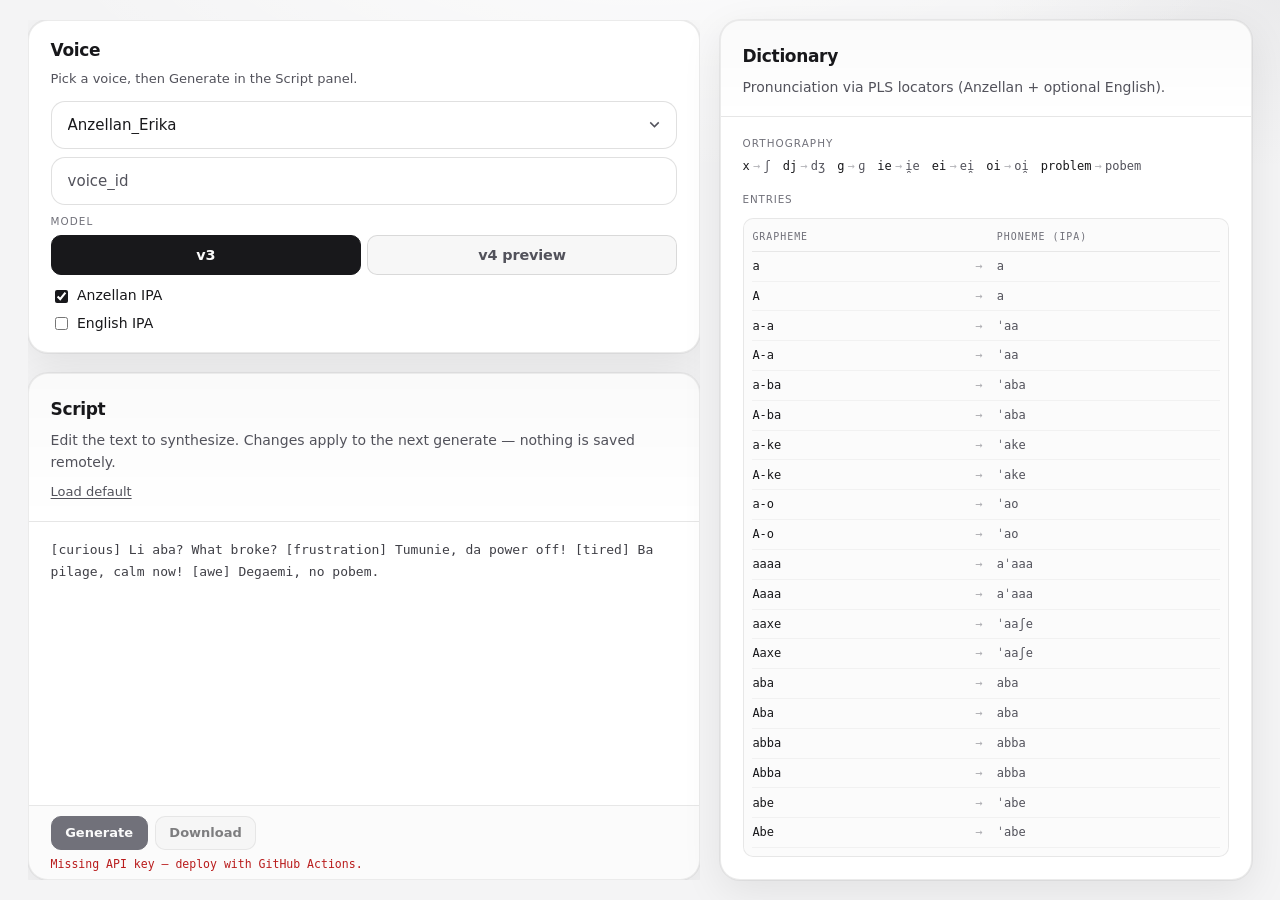
==== commit c224b719: "Enhance pronunciation handling and UI updates - Introduced support for English IPA alongside Anzella" ====
--- a/docs/index.html
+++ b/docs/index.html
@@ -20,6 +20,7 @@
                 <span class="visually-hidden">Voice</span>
                 <select id="voice" class="select"></select>
               </label>
+              <input type="text" id="voice-id-custom" class="voice-id-input" placeholder="voice_id" autocomplete="off" spellcheck="false" />
             </section>
 
             <section class="call-block" aria-label="Model and dictionary">
@@ -27,14 +28,18 @@
                 <span class="label">Model</span>
                 <div class="segment" role="group" aria-label="Model">
                   <button type="button" class="seg active" data-model="eleven_v3" id="model-v3">v3</button>
-                  <button type="button" class="seg" data-model="eleven_v4" id="model-v4">v4</button>
+                  <button type="button" class="seg" data-model="eleven_v4" id="model-v4">v4 preview</button>
                 </div>
               </div>
 
-              <div class="field row" id="use-dict-row">
+              <div class="field dict-toggles" id="use-dict-row">
                 <label class="check" id="use-dict-wrap">
                   <input type="checkbox" id="use-dict" checked />
-                  <span id="use-dict-label">Pronunciation dictionary</span>
+                  <span id="use-dict-label">Anzellan IPA</span>
+                </label>
+                <label class="check" id="use-english-ipa-wrap">
+                  <input type="checkbox" id="use-english-ipa" />
+                  <span id="use-english-ipa-label">English IPA</span>
                 </label>
               </div>
             </section>
--- a/docs/styles.css
+++ b/docs/styles.css
@@ -272,6 +272,36 @@
   display: block;
 }
 
+.voice-id-input {
+  display: block;
+  width: 100%;
+  min-height: 48px;
+  margin-top: 0.5rem;
+  font-family: var(--font);
+  font-size: 0.9375rem;
+  padding: 0.65rem 1rem;
+  border-radius: var(--radius-lg);
+  border: 1px solid var(--stroke-strong);
+  background-color: var(--bg-elevated);
+  color: var(--text);
+  transition: border-color 0.15s ease, background-color 0.15s ease;
+}
+
+.voice-id-input::placeholder {
+  color: var(--muted);
+}
+
+.voice-id-input:hover {
+  border-color: rgba(0, 0, 0, 0.18);
+  background-color: var(--surface-hover);
+}
+
+.voice-id-input:focus-visible {
+  outline: none;
+  border-color: rgba(0, 0, 0, 0.35);
+  box-shadow: 0 0 0 3px rgba(0, 0, 0, 0.06);
+}
+
 .select {
   width: 100%;
   min-height: 48px;
@@ -319,8 +349,16 @@
 }
 
 .call-block > .field,
-.call-block > .field.row {
+.call-block > .field.row,
+.call-block > .dict-toggles {
   flex-shrink: 0;
+}
+
+.dict-toggles {
+  display: flex;
+  flex-direction: column;
+  align-items: flex-start;
+  gap: 0.35rem;
 }
 
 .field {
